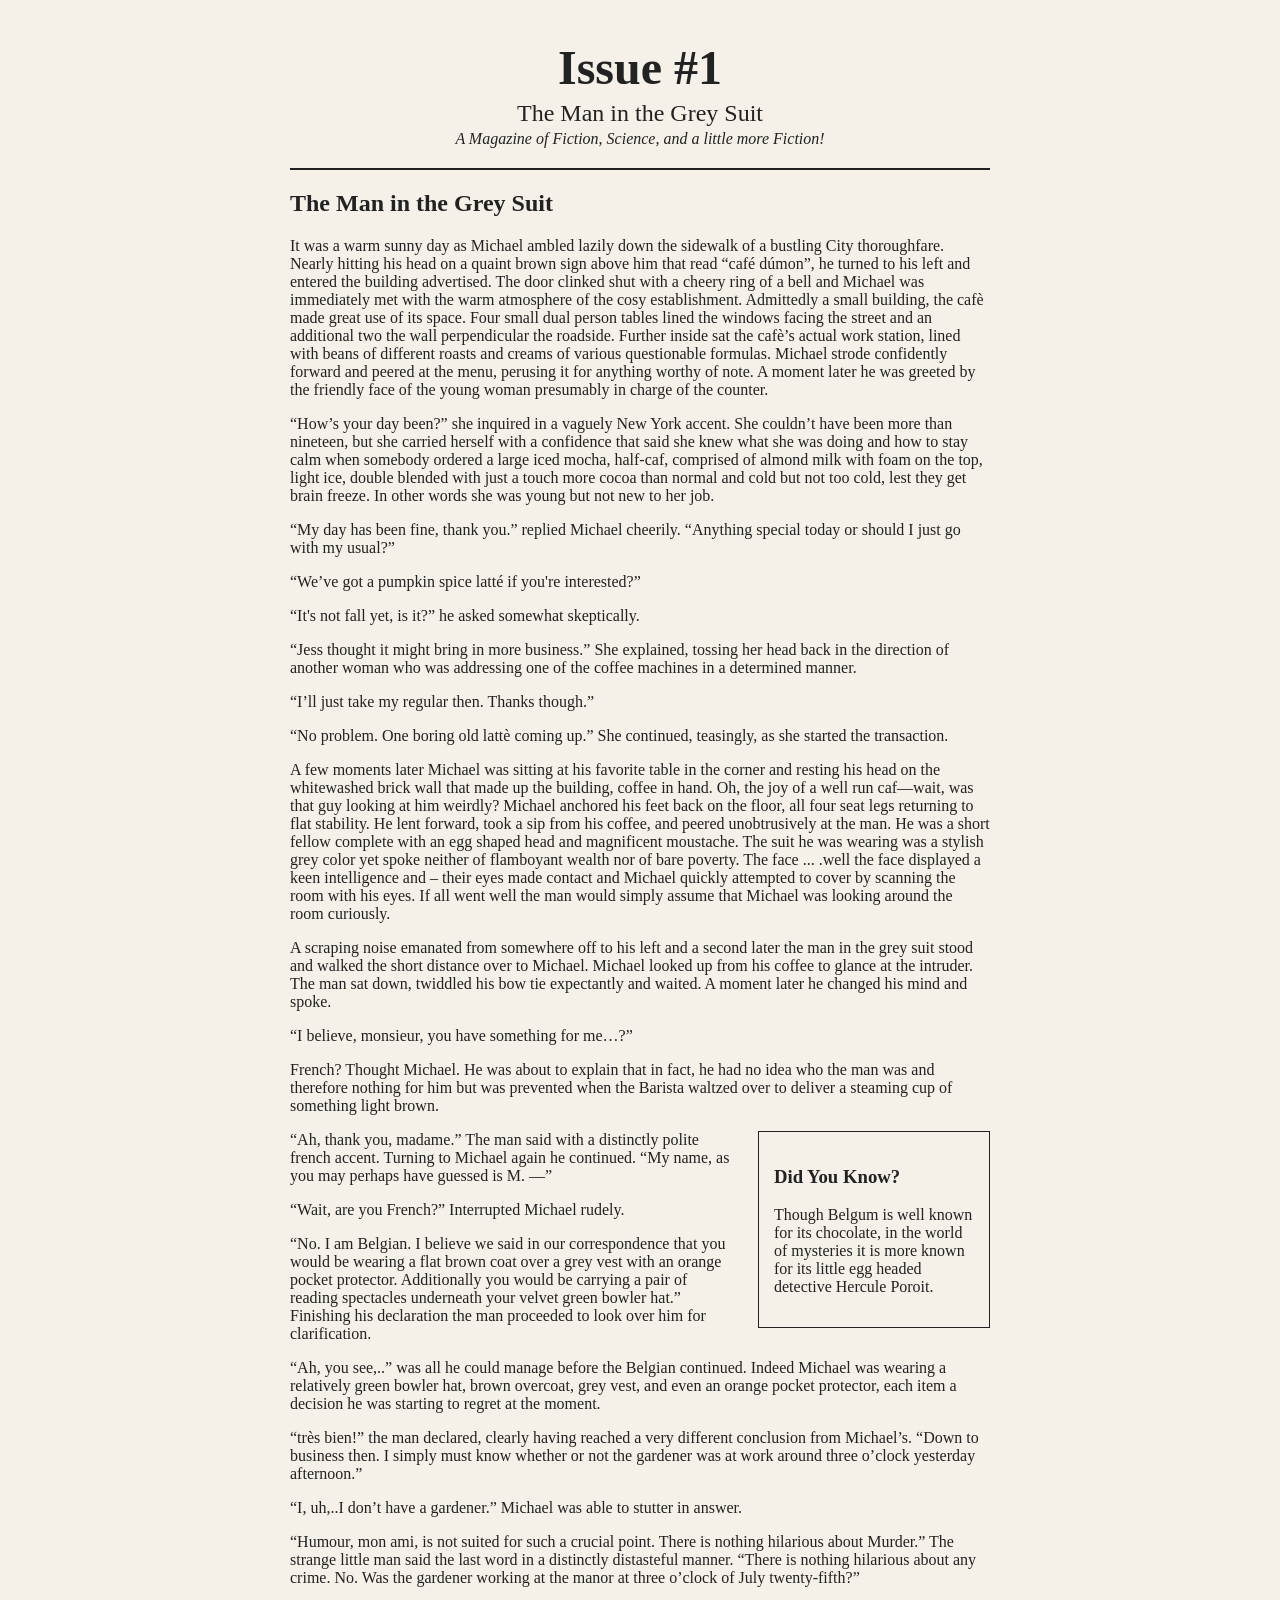
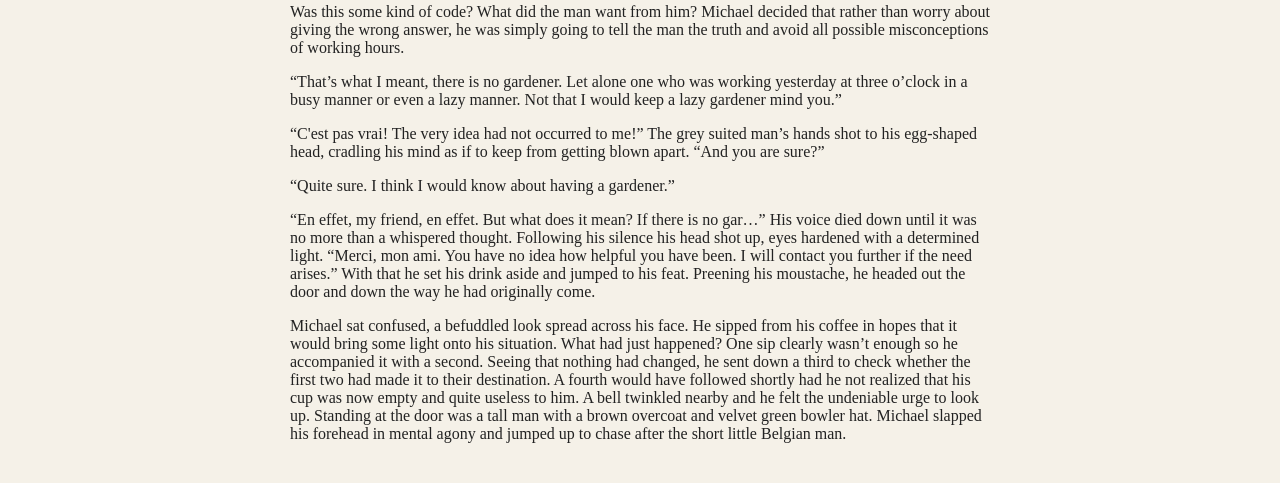
==== issue1.html @ e26e8445 "Add storytext div to issue1.html" ====
<!DOCTYPE html>
<html>
<head>
    <title>C.T.Smith Magazine</title>
	<link rel="stylesheet" href="magazine.css">
</head>

<body>

    <h1>Issue #1</h1>
	<div class="subtitle">
		The Man in the Grey Suit
	</div>
    <div class="magtitle">
        A Magazine of Fiction, Science, and a little more Fiction!
    </div>

    <div class="line"></div>

    <div class="columns">
	<div class="storytext">
        <h2>The Man in the Grey Suit</h2>

        <p>
            It was a warm sunny day as Michael ambled lazily down the sidewalk of a bustling City thoroughfare. Nearly hitting his head on a quaint brown sign above him that read “café dúmon”, he turned to his left and entered the building advertised. The door clinked shut with a cheery ring of a bell and Michael was immediately met with the warm atmosphere of the cosy establishment. Admittedly a small building, the cafè made great use of its space. Four small dual person tables lined the windows facing the street and an additional two the wall perpendicular the roadside. Further inside sat the cafè’s actual work station, lined with beans of different roasts and creams of various questionable formulas. Michael strode confidently forward and peered at the menu, perusing it for anything worthy of note. A moment later he was greeted by the friendly face of the young woman presumably in charge of the counter.
        </p>

        <p>
            “How’s your day been?” she inquired in a vaguely New York accent. She couldn’t have been more than nineteen, but she carried herself with a confidence that said she knew what she was doing and how to stay calm when somebody ordered a large iced mocha, half-caf, comprised of almond milk with foam on the top, light ice, double blended with just a touch more cocoa than normal and cold but not too cold, lest they get brain freeze. In other words she was young but not new to her job.
        </p>

	<p>
	
	“My day has been fine, thank you.” replied Michael cheerily. “Anything special today or should I just go with my usual?” 
	</p>
	<p>
	“We’ve got a pumpkin spice latté if you're interested?”
	</p>
	<p>
	“It's not fall yet, is it?” he asked somewhat skeptically.
	</p>
	<p>
	“Jess thought it might bring in more business.” She explained, tossing her head back in the direction of another woman who was addressing one of the coffee machines in a determined manner.
	</p>
	<p>
	“I’ll just take my regular then. Thanks though.”
	</p>
	<p>
	“No problem. One boring old lattè coming up.” She continued, teasingly, as she started the transaction. 
	</p>
	<p>
	A few moments later Michael was sitting at his favorite table in the corner and resting his head on the whitewashed brick wall that made up the building, coffee in hand. Oh, the joy of a well run caf—wait, was that guy looking at him weirdly? Michael anchored his feet back on the floor, all four seat legs returning to flat stability. He lent forward, took a sip from his coffee, and peered unobtrusively at the man. He was a short fellow complete with an egg shaped head and magnificent moustache. The suit he was wearing was a stylish grey color yet spoke neither of flamboyant wealth nor of bare poverty. The face ... .well the face displayed a keen intelligence and – their eyes made contact and Michael quickly attempted to cover by scanning the room with his eyes. If all went well the man would simply assume that Michael was looking around the room curiously. 
	</p>
	<p>
	A scraping noise emanated from somewhere off to his left and a second later the man in the grey suit stood and walked the short distance over to Michael. Michael looked up from his coffee to glance at the intruder. The man sat down, twiddled his bow tie expectantly and waited. A moment later he changed his mind and spoke.
	</p>
	<p>
	“I believe, monsieur, you have something for me…?”
	</p>
	<p>
	French? Thought Michael. He was about to explain that in fact, he had no idea who the man was and therefore nothing for him but was prevented when the Barista waltzed over to deliver a steaming cup of something light brown. 
	</p>
	<div class="fact-box">
    <h3>Did You Know?</h3>
    <p> Though Belgum is well known for its chocolate, in the world of mysteries it is more known for its little egg headed detective Hercule Poroit.</p>
</div>
	<p>
	“Ah, thank you, madame.” The man said with a distinctly polite french accent. Turning to Michael again he continued. “My name, as you may perhaps have guessed is M. —”
	</p>
	<p>
	“Wait, are you French?” Interrupted Michael rudely.
	</p>
	<p>
	“No. I am Belgian. I believe we said in our correspondence that you would be wearing a flat brown coat over a grey vest with an orange pocket protector. Additionally you would be carrying a pair of reading spectacles underneath your velvet green bowler hat.” Finishing his declaration the man proceeded to look over him for clarification. 
	</p>
	<p>
	“Ah, you see,..” was all he could manage before the Belgian continued. Indeed Michael was wearing a relatively green bowler hat, brown overcoat, grey vest, and even an orange pocket protector, each item a decision he was starting to regret at the moment. 
	</p>
	<p>
	“très bien!” the man declared, clearly having reached a very different conclusion from Michael’s. “Down to business then. I simply must know whether or not the gardener was at work around three o’clock yesterday afternoon.”
	</p>
	<p>“I, uh,..I don’t have a gardener.” Michael was able to stutter in answer.</p>

	<p>“Humour, mon ami, is not suited for such a crucial point. There is nothing hilarious about Murder.” The strange little man said the last word in a distinctly distasteful manner. “There is nothing hilarious about any crime. No. Was the gardener working at the manor at three o’clock of July twenty-fifth?”</p>
	<p>Was this some kind of code? What did the man want from him? Michael decided that rather than worry about giving the wrong answer, he was simply going to tell the man the truth and avoid all possible misconceptions of working hours.</p>
	<p>“That’s what I meant, there is no gardener. Let alone one who was working yesterday at three o’clock in a busy manner or even a lazy manner. Not that I would keep a lazy gardener mind you.”</p>
	<p>“C'est pas vrai! The very idea had not occurred to me!” The grey suited man’s hands shot to his egg-shaped head, cradling his mind as if to keep from getting blown apart. “And you are sure?”</p>
	<p>“Quite sure. I think I would know about having a gardener.”</p>
	<p>“En effet, my friend, en effet. But what does it mean? If there is no gar…” His voice died down until it was no more than a whispered thought. Following his silence his head shot up, eyes hardened with a determined light. “Merci, mon ami. You have no idea how helpful you have been. I will contact you further if the need arises.” With that he set his drink aside and jumped to his feat. Preening his moustache, he headed out the door and down the way he had originally come.</p>
	<p>Michael sat confused, a befuddled look spread across his face. He sipped from his coffee in hopes that it would bring some light onto his situation. What had just happened? One sip clearly wasn’t enough so he accompanied it with a second. Seeing that nothing had changed, he sent down a third to check whether the first two had made it to their destination. A fourth would have followed shortly had he not realized that his cup was now empty and quite useless to him. A bell twinkled nearby and he felt the undeniable urge to look up. Standing at the door was a tall man with a brown overcoat and velvet green bowler hat. Michael slapped his forehead in mental agony and jumped up to chase after the short little Belgian man.</p>


	</div>
    </div>

</body>
</html>
---- magazine.css ----
body {
    width: 700px;
    margin: 40px auto;
    font-family: "Times New Roman", Georgia, serif;
    background-color: #f5f1e8;
    color: #222222;
}

h1 {
    text-align: center;
    font-size: 48px;
    margin-bottom: 5px;
}


.subtitle {
    text-align: center;
    font-size: 24px;
    margin-bottom: 3px;
}
.magtitle {
    text-align: center;
    font-style: italic;
}

.line {
    border-top: 2px solid #222222;
    margin: 20px 0;
}


h2 {
    column-span: all;
}
.fact-box {
    float: right;
    width: 200px;
    padding: 15px;
    margin: 0 0 20px 20px;
    border: 1px solid #222222;
}

.story-text {
    font-size: 17px;
    line-height: 1.5;
    text-indent: 30px;
}
.card-description {
    font-size: 14px;
    line-height: 1.3;
    text-indent: 0;
}
.magazine-row {
    display: grid;
    grid-template-columns: repeat(3, 200px);
    gap: 25px;
}

.magazine-card {
    width: 200px;
}

.magazine-card img {
    width: 200px;
    height: auto;
    display: block;
}
#search {
    width: 300px;
    padding: 10px;
    font-family: "Times New Roman", Georgia, serif;
    font-size: 16px;
    margin-bottom: 25px;
}
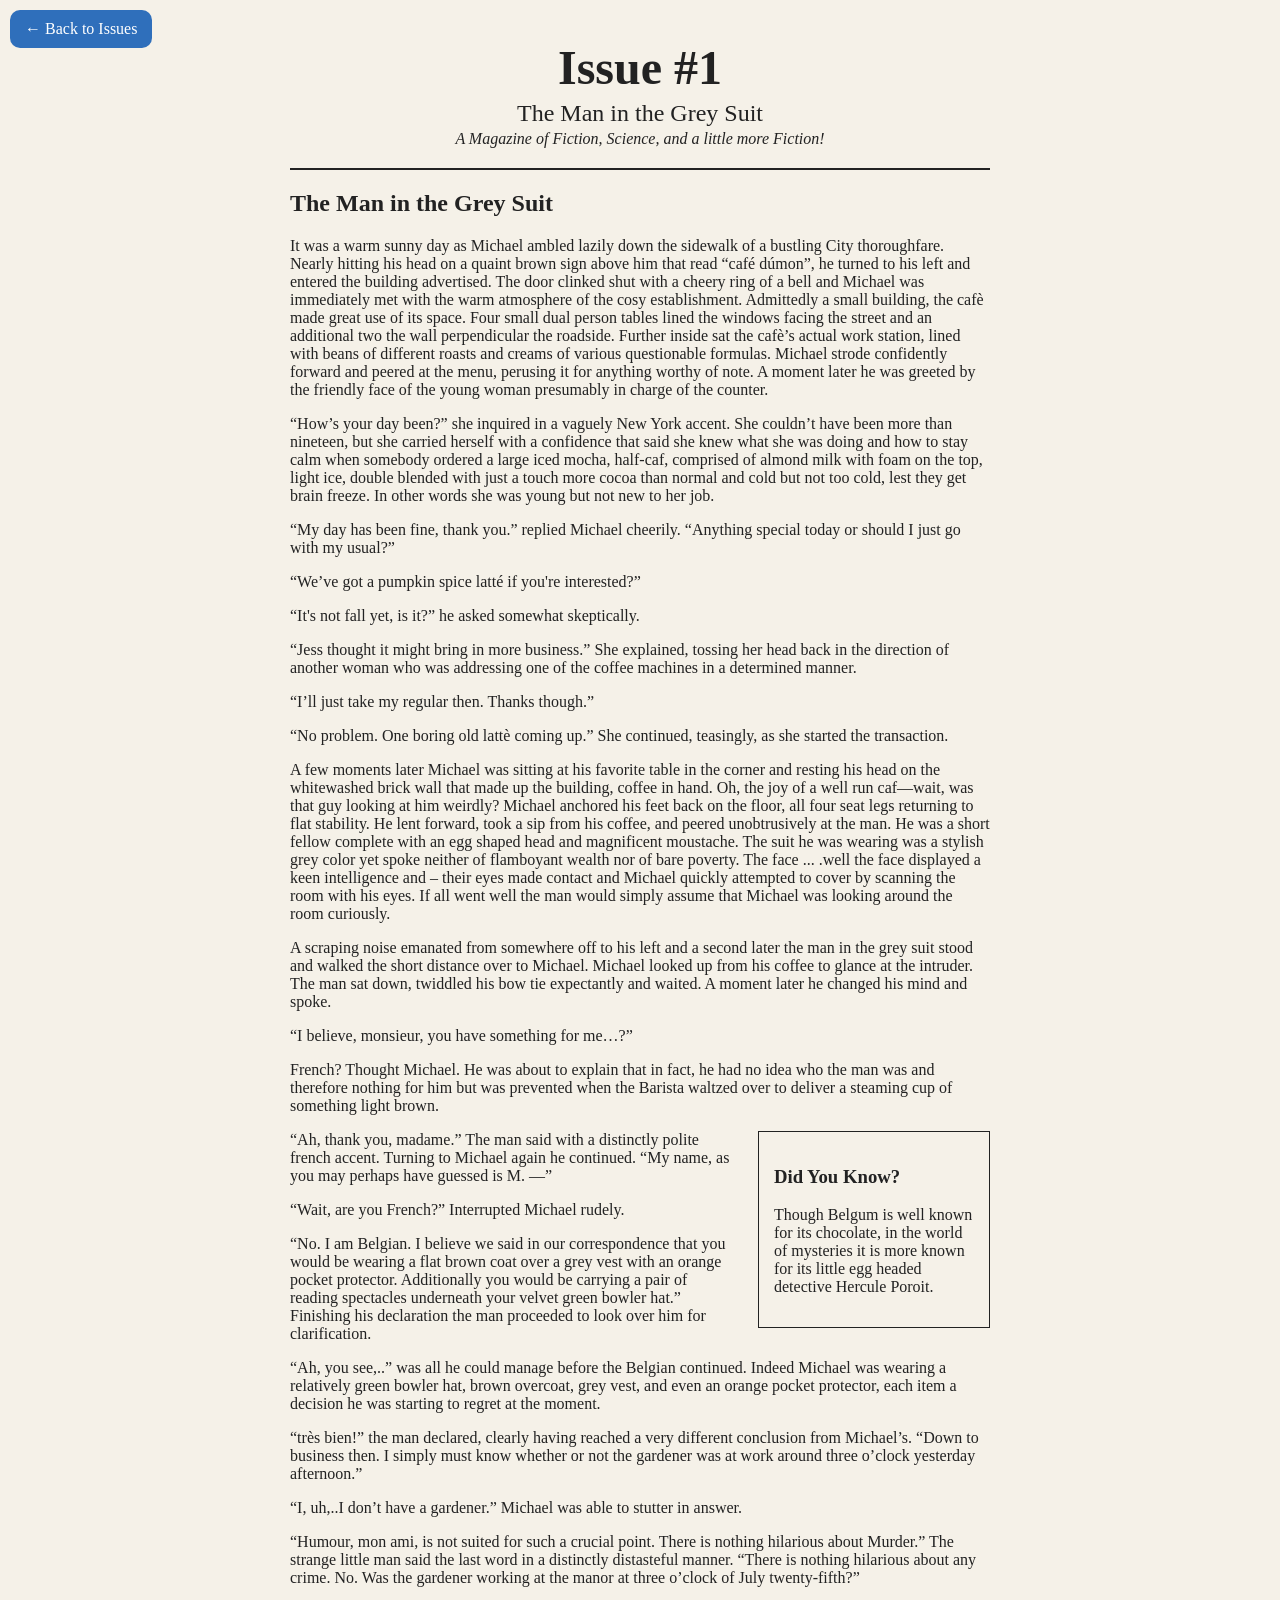
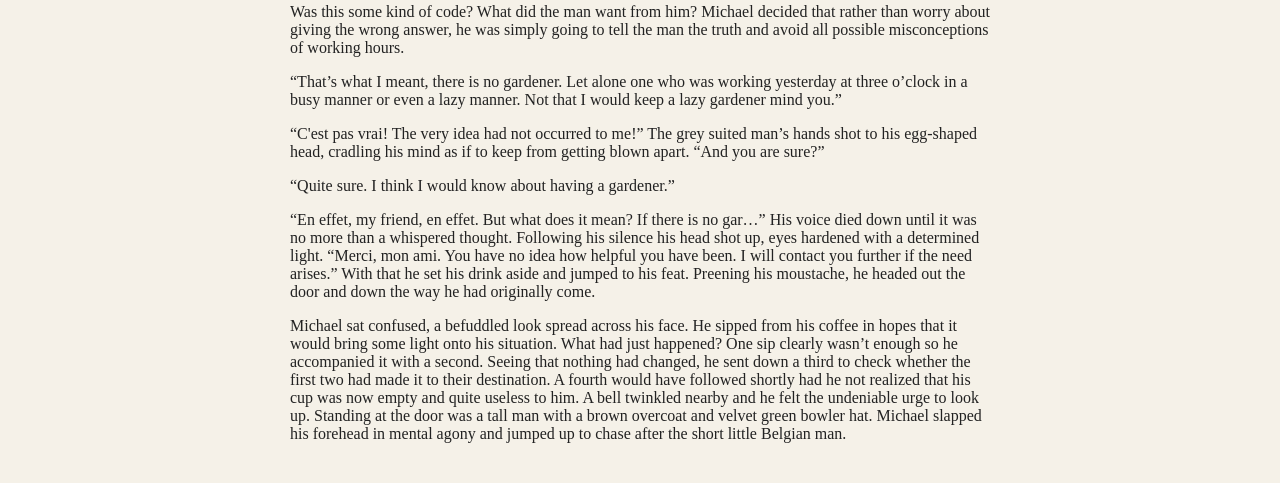
==== commit 8f4fee99: "Add back button to issue1.html" ====
--- a/issue1.html
+++ b/issue1.html
@@ -6,7 +6,7 @@
 </head>
 
 <body>
-
+	<a href="index.html" class="back-button">← Back to Issues</a>
     <h1>Issue #1</h1>
 	<div class="subtitle">
 		The Man in the Grey Suit
--- a/magazine.css
+++ b/magazine.css
@@ -43,8 +43,12 @@
 .story-text {
     font-size: 17px;
     line-height: 1.5;
+}
+
+.story-text p {
     text-indent: 30px;
 }
+
 .card-description {
     font-size: 14px;
     line-height: 1.3;
@@ -72,3 +76,31 @@
     font-size: 16px;
     margin-bottom: 25px;
 }
+.magazine-card h3 {
+    text-align: center;
+}
+
+.magazine-card .card-description {
+    text-align: center;
+}
+.back-button {
+    position: fixed;
+    left: 10px;
+    top: 10px;
+
+    padding: 10px 15px;
+    border-radius: 10px;
+
+    background-color: #2f6fbb;
+    color: white;
+
+    text-decoration: none;
+    font-family: "Times New Roman", Georgia, serif;
+    font-size: 16px;
+
+    z-index: 1000;
+}
+
+.back-button:hover {
+    background-color: #245a99;
+}
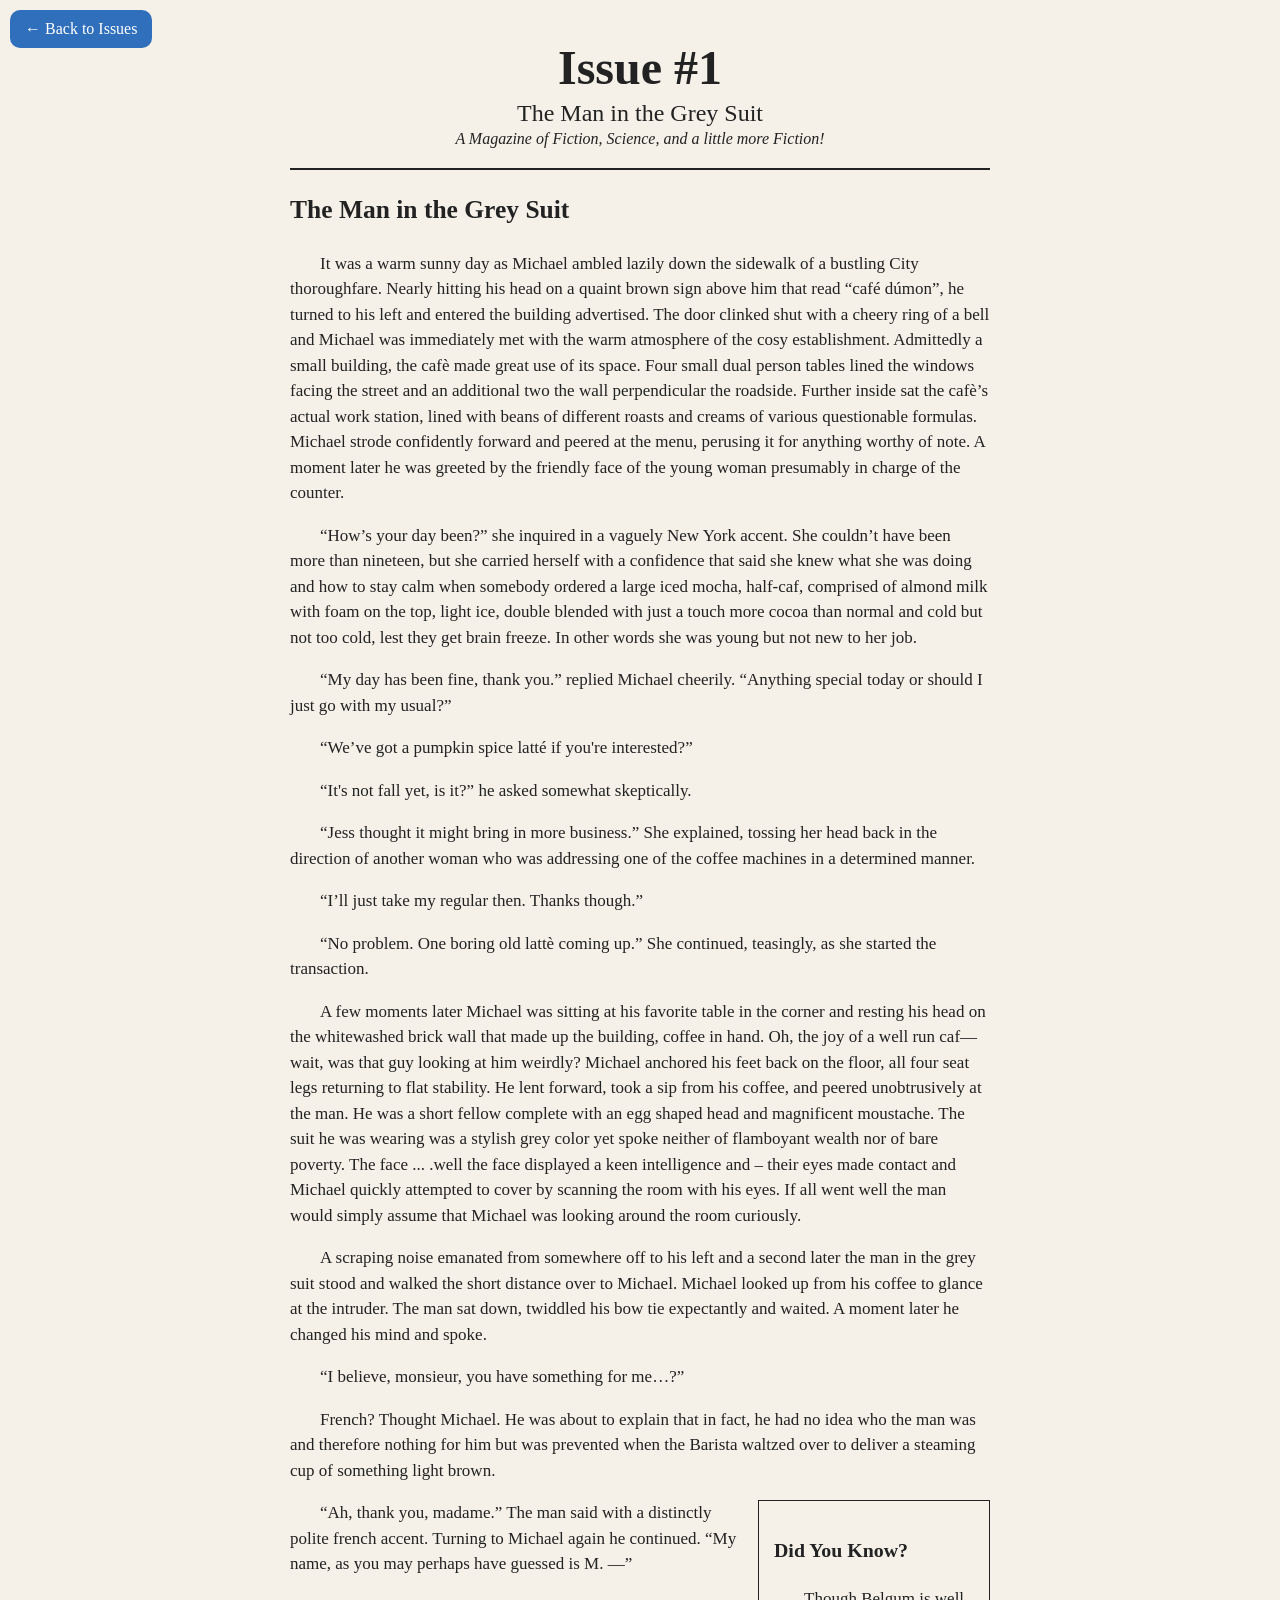
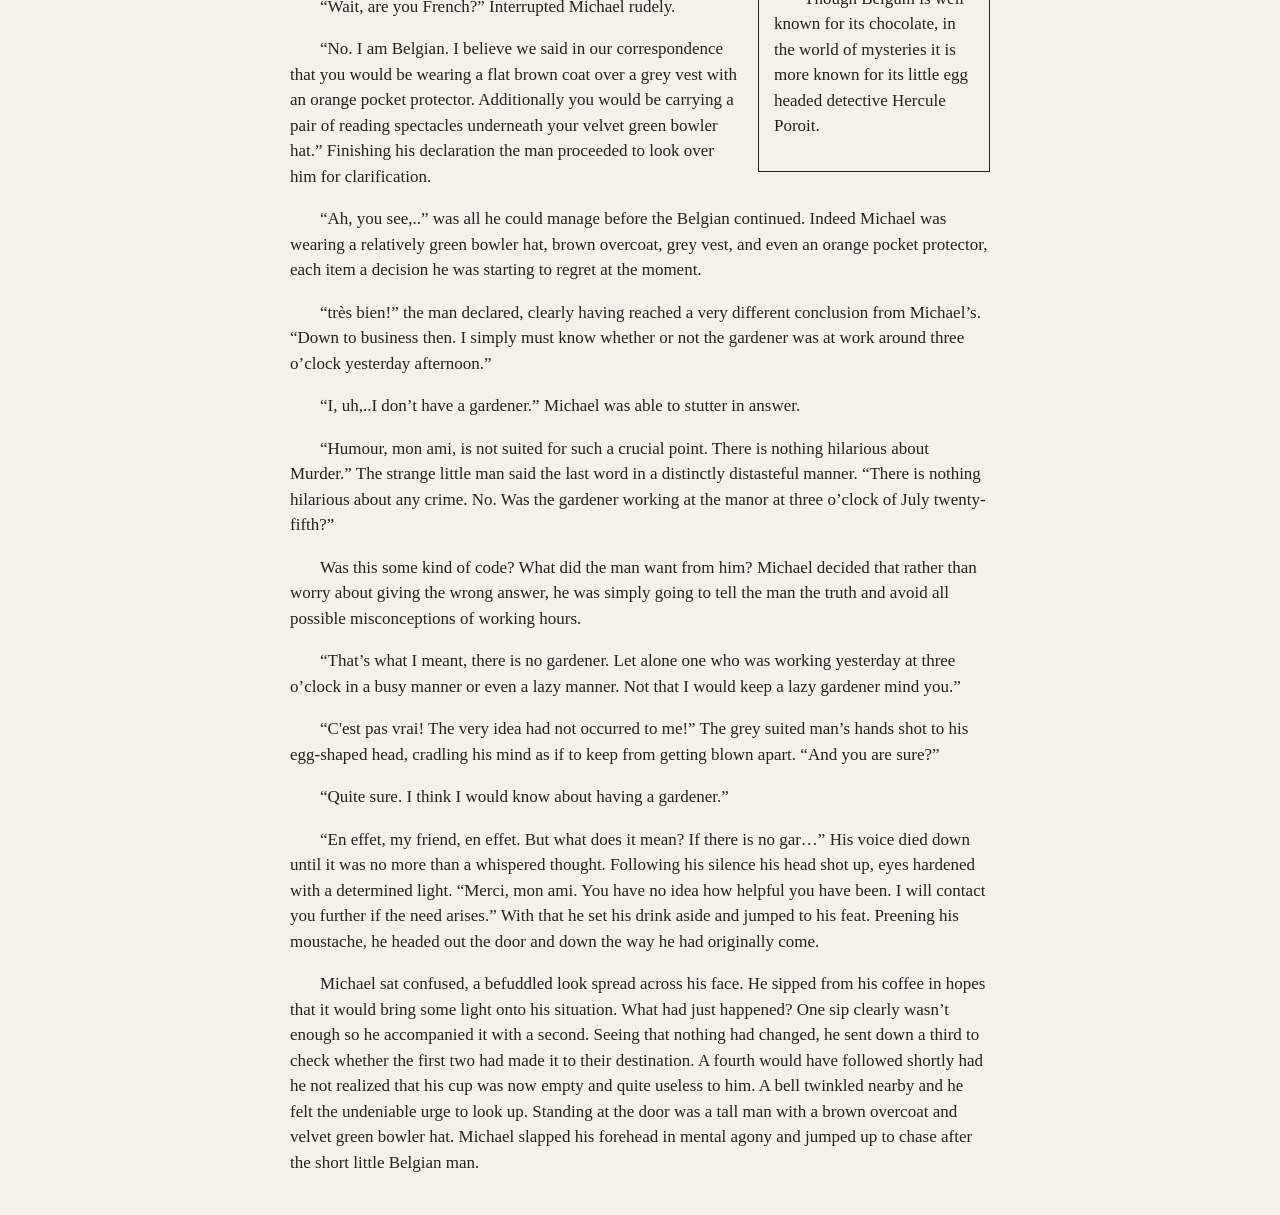
==== commit 8a365b42: "Update class name in issue1.html Changed class name from 'storytext' to 'story-text' for consistency" ====
--- a/issue1.html
+++ b/issue1.html
@@ -18,7 +18,7 @@
     <div class="line"></div>
 
     <div class="columns">
-	<div class="storytext">
+	<div class="story-text">
         <h2>The Man in the Grey Suit</h2>
 
         <p>
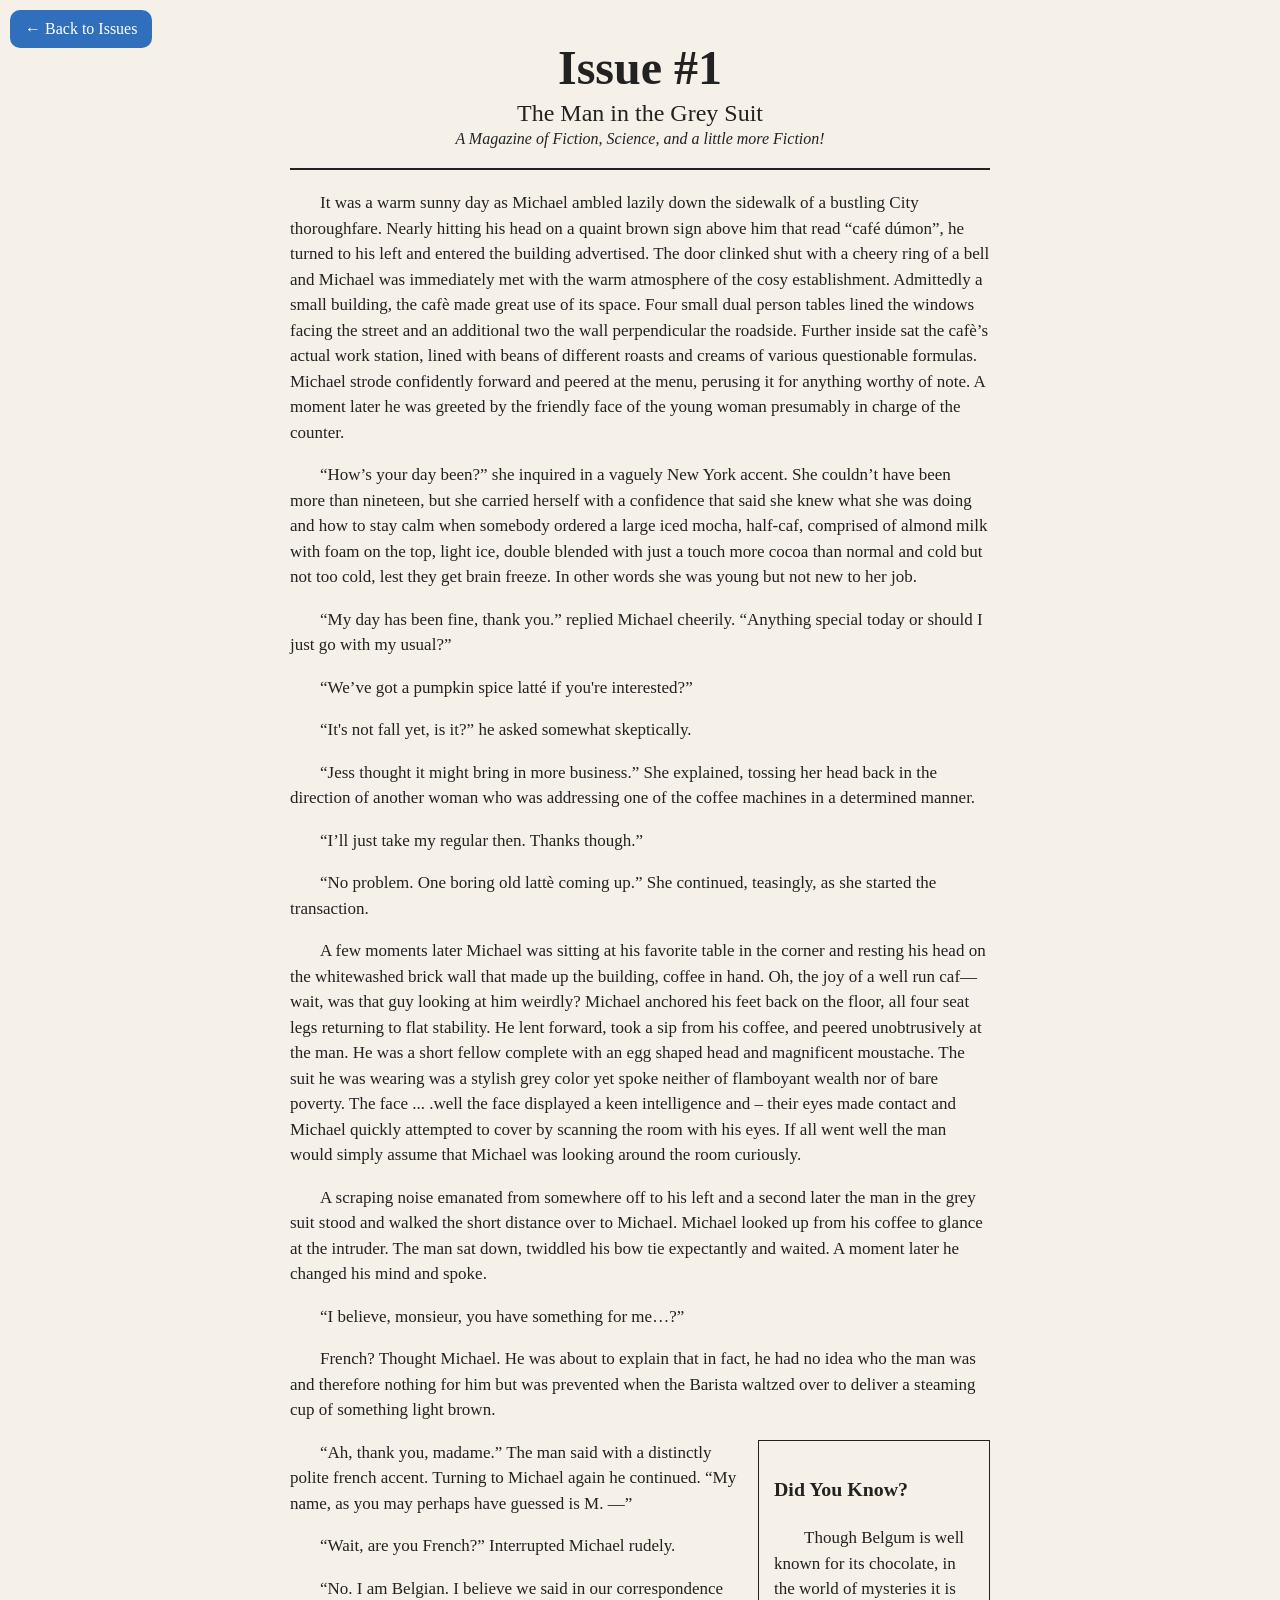
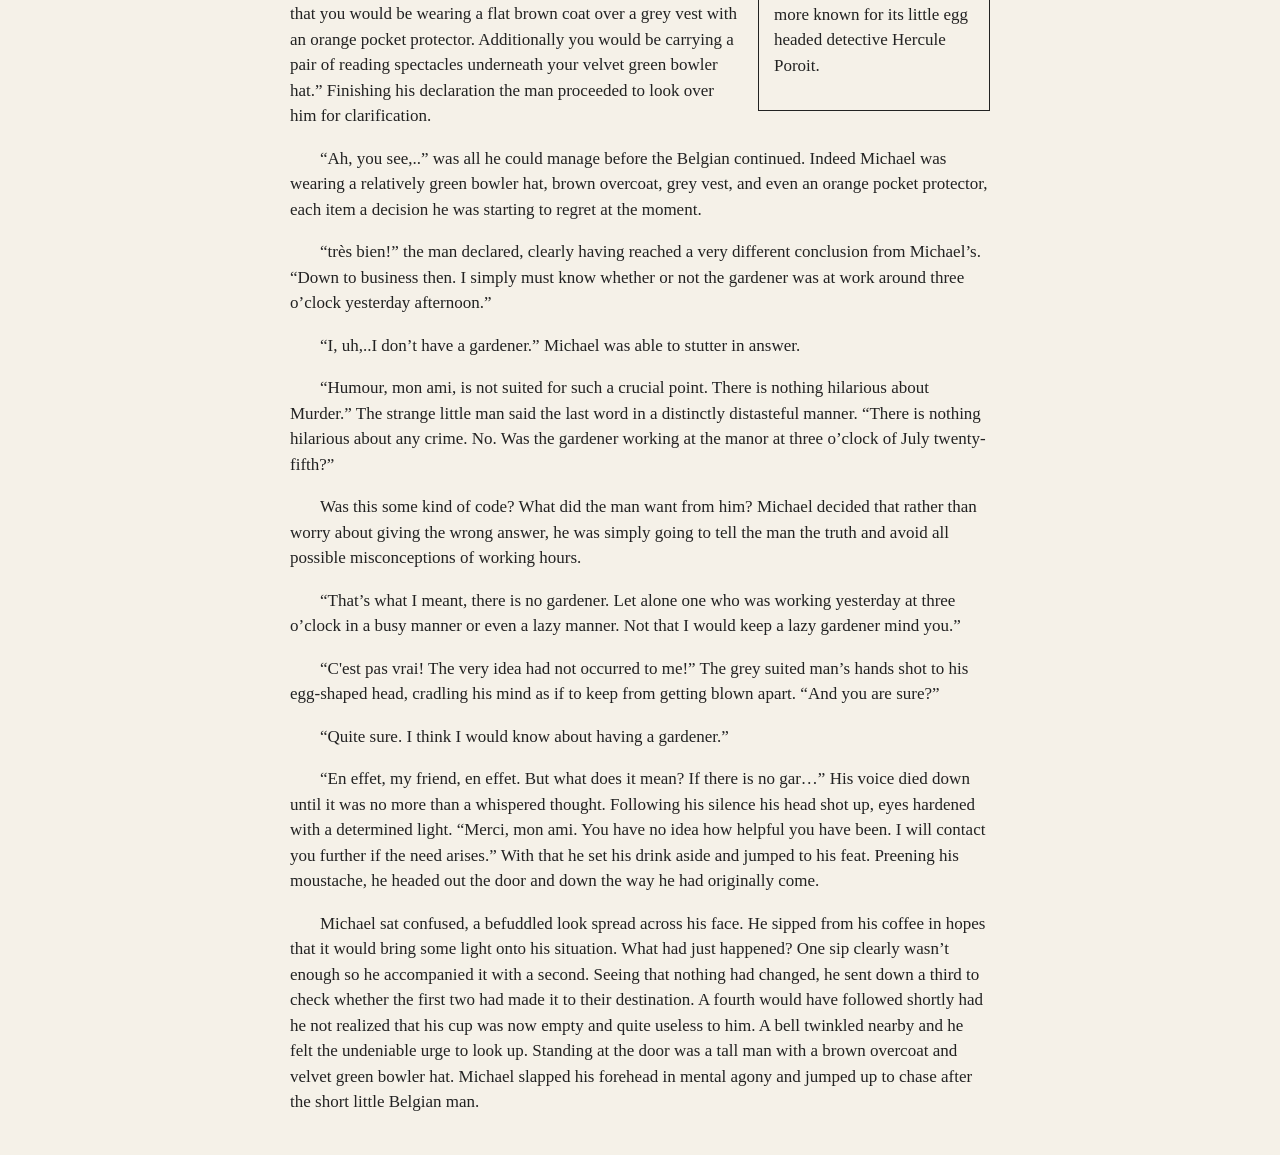
==== commit 7c557c44: "Remove heading from issue1.html Removed the heading 'The Man in the Grey Suit' from the story text." ====
--- a/issue1.html
+++ b/issue1.html
@@ -19,8 +19,6 @@
 
     <div class="columns">
 	<div class="story-text">
-        <h2>The Man in the Grey Suit</h2>
-
         <p>
             It was a warm sunny day as Michael ambled lazily down the sidewalk of a bustling City thoroughfare. Nearly hitting his head on a quaint brown sign above him that read “café dúmon”, he turned to his left and entered the building advertised. The door clinked shut with a cheery ring of a bell and Michael was immediately met with the warm atmosphere of the cosy establishment. Admittedly a small building, the cafè made great use of its space. Four small dual person tables lined the windows facing the street and an additional two the wall perpendicular the roadside. Further inside sat the cafè’s actual work station, lined with beans of different roasts and creams of various questionable formulas. Michael strode confidently forward and peered at the menu, perusing it for anything worthy of note. A moment later he was greeted by the friendly face of the young woman presumably in charge of the counter.
         </p>
